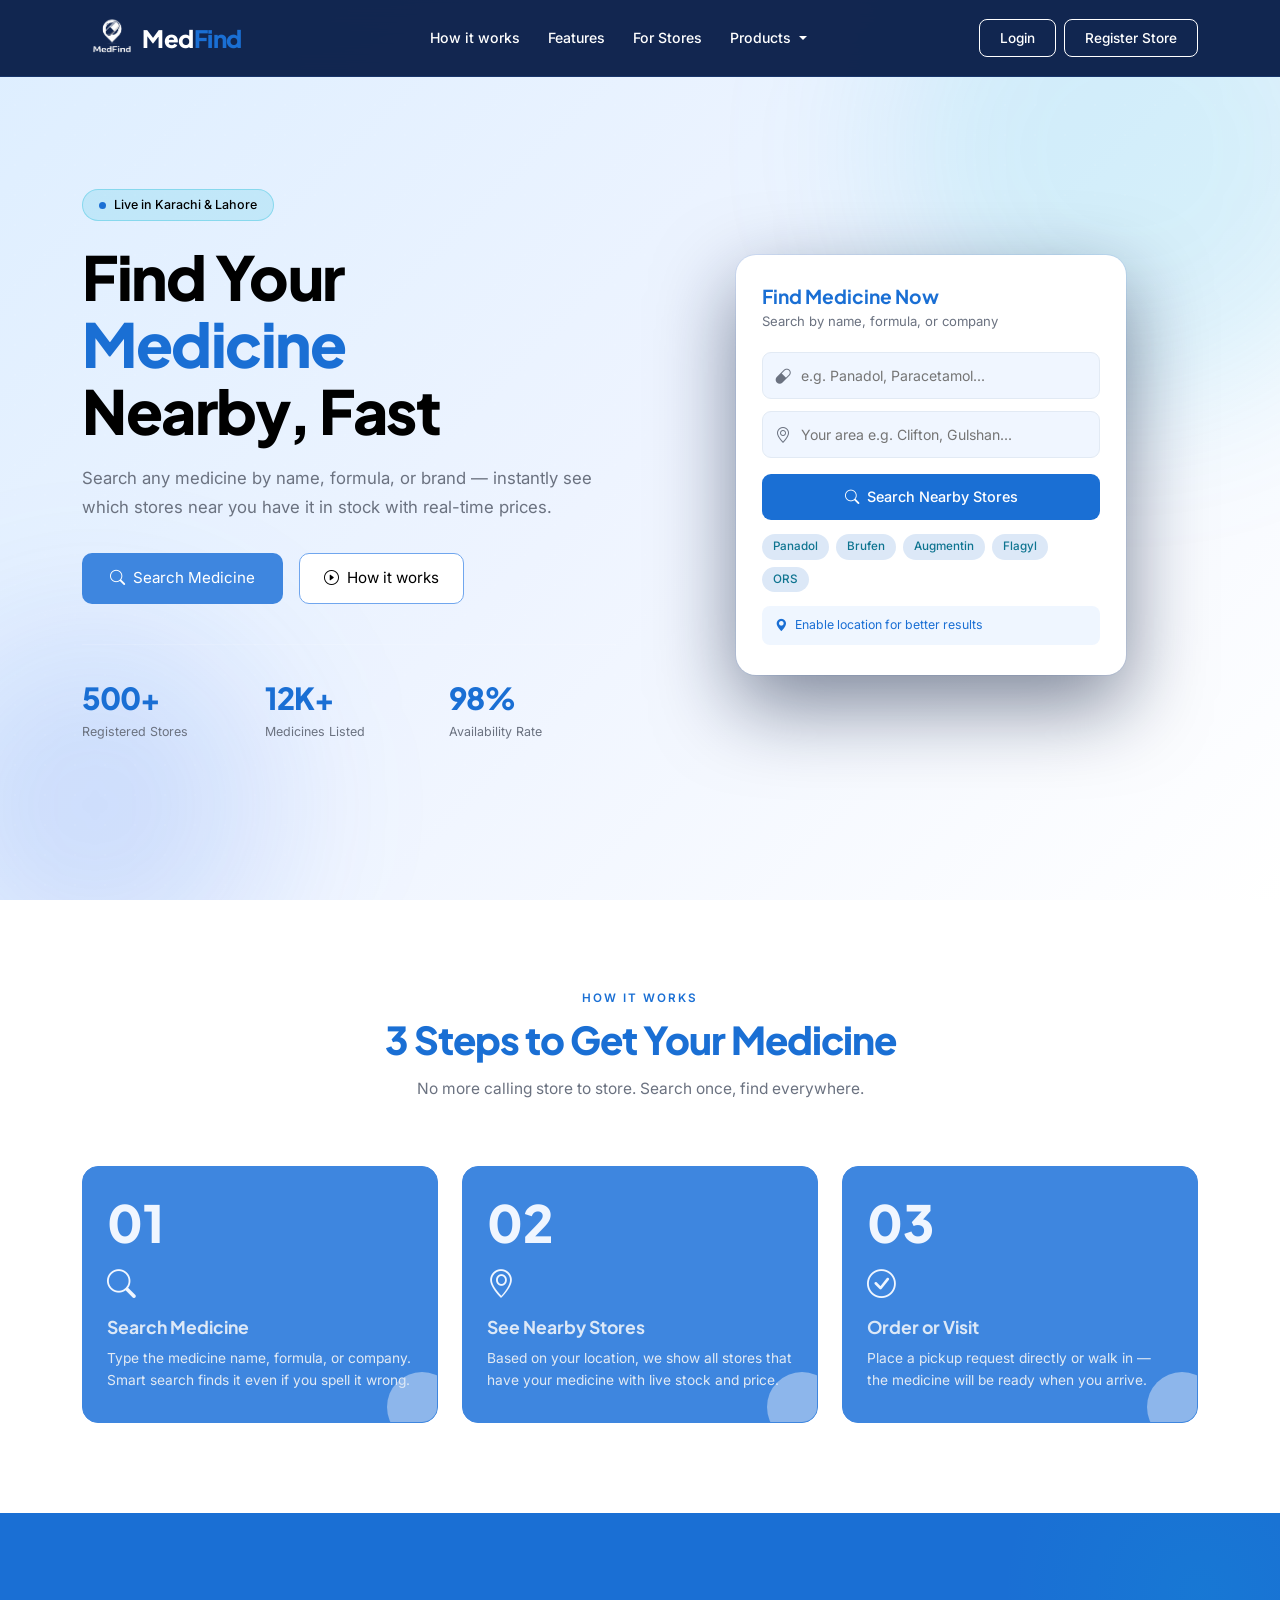
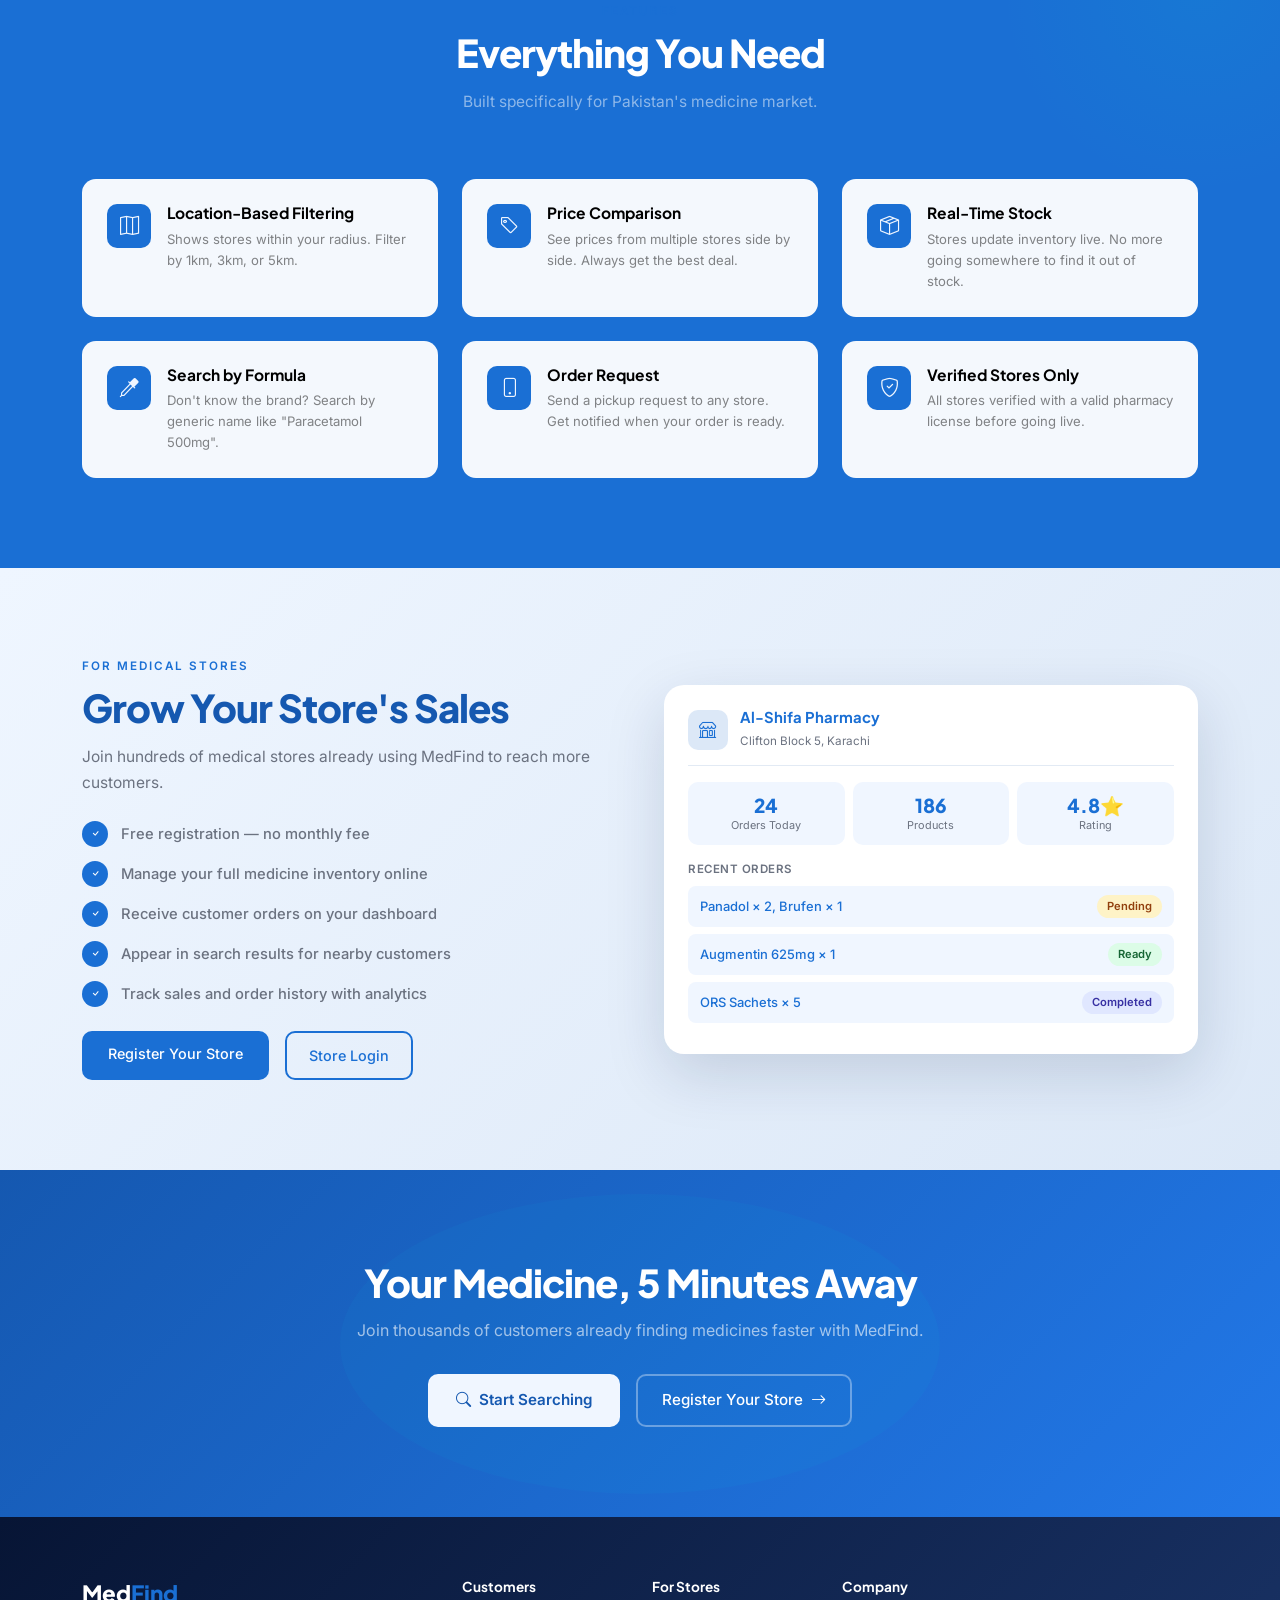
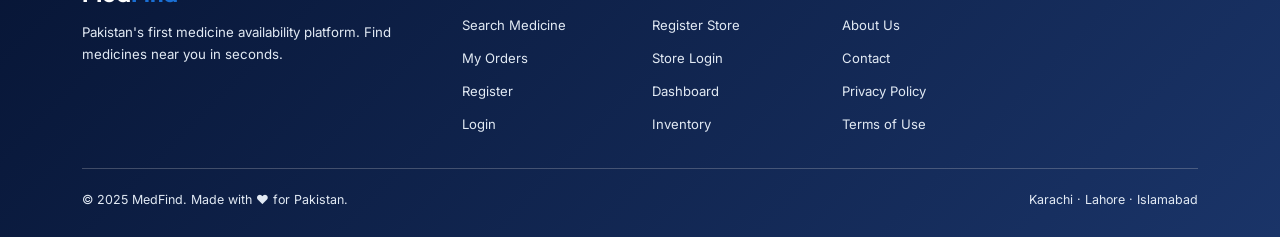
==== index.html @ 5da0f9a8 "Add files via upload" ====
<!DOCTYPE html>
<html lang="en">
<head>
<meta charset="UTF-8">
<meta name="viewport" content="width=device-width, initial-scale=1.0">
<title>MedFind — Find Medicines Near You</title>
<link rel="preconnect" href="https://fonts.googleapis.com">
<link href="https://fonts.googleapis.com/css2?family=Plus+Jakarta+Sans:wght@400;500;600;700;800&family=Inter:wght@300;400;500&display=swap" rel="stylesheet">
<link href="https://cdn.jsdelivr.net/npm/bootstrap@5.3.3/dist/css/bootstrap.min.css" rel="stylesheet">
<link href="https://cdn.jsdelivr.net/npm/bootstrap-icons@1.11.3/font/bootstrap-icons.css" rel="stylesheet">
<link rel="icon" type="image/png" href="images\medfind4.png">
<link rel="stylesheet" href="css\style2.css">
</head>
<body>

<!-- NAVBAR -->
<nav class="navbar navbar-expand-lg fixed-top">
  <div class="container">
    <img src="images\medfind4-removebg-preview.png" alt="" style="height: 60px; width: 60px;">
    <a class="navbar-brand" href="index.html">Med<span>Find</span></a>
    <button class="navbar-toggler" type="button" data-bs-toggle="collapse" data-bs-target="#navMenu" aria-controls="navMenu" aria-expanded="false">
      <span class="navbar-toggler-icon"></span>
    </button>
    <div class="collapse navbar-collapse" id="navMenu">
      <ul class="navbar-nav mx-auto mb-2 mb-lg-0">
        <li class="nav-item"><a class="nav-link" href="#how">How it works</a></li>
        <li class="nav-item"><a class="nav-link" href="#features">Features</a></li>
        <li class="nav-item"><a class="nav-link" href="#stores">For Stores</a></li>
        <li class="nav-item dropdown">
          <a class="nav-link dropdown-toggle" href="product.html" id="productsDropdown" role="button" data-bs-toggle="dropdown">
            Products
          </a>
          <ul class="dropdown-menu" style="background-color: rgba(11,31,75,0.97); border: none;">
            <li class="nav-item"><a class="nav-link text-nowrap" href="product.html">Medicines</a></li>
            <li class="nav-item"><a class="nav-link text-nowrap" href="product.html">Medical Equipments</a></li>
            <li class="nav-item"><a class="nav-link text-nowrap" href="product.html">Surgical Equipments</a></li>
          </ul>
        </li>
      </ul>
      <div class="d-flex flex-column flex-lg-row gap-2 mt-3 mt-lg-0">
        <button type="button" class="btn-nav-outline" data-bs-toggle="modal" data-bs-target="#loginModal">Login</button>
        <a href="store-register.html" class="btn-nav-solid">Register Store</a>
      </div>
    </div>
  </div>
</nav>

<!-- HERO -->
<section class="hero-section">
  <div class="hero-glow hero-glow-1"></div>
  <div class="hero-glow hero-glow-2"></div>
  <div class="hero-dots"></div>
  <div class="container position-relative">
    <div class="row align-items-center g-5">
      <div class="col-lg-6 fade-up">
        <div class="hero-badge"><span class="badge-dot"></span> Live in Karachi &amp; Lahore</div>
        <h1 class="hero-title">Find Your<br><em>Medicine</em><br>Nearby, Fast</h1>
        <p class="hero-sub">Search any medicine by name, formula, or brand — instantly see which stores near you have it in stock with real-time prices.</p>
        <div class="d-flex flex-wrap gap-3">
          <a href="search.html" class="btn-hero-primary"><i class="bi bi-search"></i> Search Medicine</a>
          <a href="#how" class="btn-hero-ghost"><i class="bi bi-play-circle"></i> How it works</a>
        </div>
        <div class="hero-stats">
          <div class="row g-3">
            <div class="col-4"><div class="stat-num">500+</div><div class="stat-lbl">Registered Stores</div></div>
            <div class="col-4"><div class="stat-num">12K+</div><div class="stat-lbl">Medicines Listed</div></div>
            <div class="col-4"><div class="stat-num">98%</div><div class="stat-lbl">Availability Rate</div></div>
          </div>
        </div>
      </div>
      <div class="col-lg-6 d-none d-lg-flex justify-content-center fade-up d2">
        <div class="search-card w-100" style="max-width:390px;">
          <h4>Find Medicine Now</h4>
          <p class="sub">Search by name, formula, or company</p>
          <div class="input-wrap">
            <i class="bi bi-capsule"></i>
            <input type="text" id="heroMedInput" placeholder="e.g. Panadol, Paracetamol...">
          </div>
          <div class="input-wrap">
            <i class="bi bi-geo-alt"></i>
            <input type="text" placeholder="Your area e.g. Clifton, Gulshan...">
          </div>
          <button class="btn-search"><i class="bi bi-search me-2"></i>Search Nearby Stores</button>
          <div class="search-tags">
            <button class="stag">Panadol</button>
            <button class="stag">Brufen</button>
            <button class="stag">Augmentin</button>
            <button class="stag">Flagyl</button>
            <button class="stag">ORS</button>
          </div>
          <div class="loc-note"><i class="bi bi-geo-alt-fill"></i> Enable location for better results</div>
        </div>
      </div>
    </div>
  </div>
</section>

<!-- HOW IT WORKS -->
<section class="section-py bg-white" id="how">
  <div class="container">
    <div class="row justify-content-center mb-5 fade-up">
      <div class="col-lg-6 text-center">
        <span class="section-label">How It Works</span>
        <h2 class="section-title">3 Steps to Get Your Medicine</h2>
        <p class="section-sub">No more calling store to store. Search once, find everywhere.</p>
      </div>
    </div>
    <div class="row g-4">
      <div class="col-md-4 fade-up d1">
        <div class="step-card">
          <div class="step-num">01</div>
          <div class="step-icon"><i class="bi bi-search"></i></div>
          <h5>Search Medicine</h5>
          <p>Type the medicine name, formula, or company. Smart search finds it even if you spell it wrong.</p>
          <div class="step-accent"></div>
        </div>
      </div>
      <div class="col-md-4 fade-up d2">
        <div class="step-card">
          <div class="step-num">02</div>
          <div class="step-icon"><i class="bi bi-geo-alt"></i></div>
          <h5>See Nearby Stores</h5>
          <p>Based on your location, we show all stores that have your medicine with live stock and price.</p>
          <div class="step-accent"></div>
        </div>
      </div>
      <div class="col-md-4 fade-up d3">
        <div class="step-card">
          <div class="step-num">03</div>
          <div class="step-icon"><i class="bi bi-check-circle"></i></div>
          <h5>Order or Visit</h5>
          <p>Place a pickup request directly or walk in — the medicine will be ready when you arrive.</p>
          <div class="step-accent"></div>
        </div>
      </div>
    </div>
  </div>
</section>

<!-- FEATURES -->
<section class="section-py features-section" id="features">
  <div class="container position-relative">
    <div class="row justify-content-center mb-5 fade-up">
      <div class="col-lg-6 text-center">
        <span class="section-label">Features</span>
        <h2 class="section-title" style="color:#fff;">Everything You Need</h2>
        <p class="section-sub" style="color:rgba(255,255,255,0.5);">Built specifically for Pakistan's medicine market.</p>
      </div>
    </div>
    <div class="row g-4 fade-up">
      <div class="col-md-6 col-lg-4">
        <div class="feature-card">
          <div class="feat-icon"><i class="bi bi-map"></i></div>
          <div><h6>Location-Based Filtering</h6><p>Shows stores within your radius. Filter by 1km, 3km, or 5km.</p></div>
        </div>
      </div>
      <div class="col-md-6 col-lg-4">
        <div class="feature-card">
          <div class="feat-icon"><i class="bi bi-tag"></i></div>
          <div><h6>Price Comparison</h6><p>See prices from multiple stores side by side. Always get the best deal.</p></div>
        </div>
      </div>
      <div class="col-md-6 col-lg-4">
        <div class="feature-card">
          <div class="feat-icon"><i class="bi bi-box-seam"></i></div>
          <div><h6>Real-Time Stock</h6><p>Stores update inventory live. No more going somewhere to find it out of stock.</p></div>
        </div>
      </div>
      <div class="col-md-6 col-lg-4">
        <div class="feature-card">
          <div class="feat-icon"><i class="bi bi-eyedropper"></i></div>
          <div><h6>Search by Formula</h6><p>Don't know the brand? Search by generic name like "Paracetamol 500mg".</p></div>
        </div>
      </div>
      <div class="col-md-6 col-lg-4">
        <div class="feature-card">
          <div class="feat-icon"><i class="bi bi-phone"></i></div>
          <div><h6>Order Request</h6><p>Send a pickup request to any store. Get notified when your order is ready.</p></div>
        </div>
      </div>
      <div class="col-md-6 col-lg-4">
        <div class="feature-card">
          <div class="feat-icon"><i class="bi bi-shield-check"></i></div>
          <div><h6>Verified Stores Only</h6><p>All stores verified with a valid pharmacy license before going live.</p></div>
        </div>
      </div>
    </div>
  </div>
</section>

<!-- FOR STORES -->
<section class="section-py stores-section" id="stores">
  <div class="container">
    <div class="row align-items-center g-5">
      <div class="col-lg-6 fade-up">
        <span class="section-label" style="color:var(--navy);">For Medical Stores</span>
        <h2 class="section-title" style="color:var(--navy-d);">Grow Your Store's Sales</h2>
        <p class="section-sub mb-4" style="color:var(--mid);">Join hundreds of medical stores already using MedFind to reach more customers.</p>
        <div class="benefit-item"><span class="benefit-check"><i class="bi bi-check"></i></span> Free registration — no monthly fee</div>
        <div class="benefit-item"><span class="benefit-check"><i class="bi bi-check"></i></span> Manage your full medicine inventory online</div>
        <div class="benefit-item"><span class="benefit-check"><i class="bi bi-check"></i></span> Receive customer orders on your dashboard</div>
        <div class="benefit-item"><span class="benefit-check"><i class="bi bi-check"></i></span> Appear in search results for nearby customers</div>
        <div class="benefit-item"><span class="benefit-check"><i class="bi bi-check"></i></span> Track sales and order history with analytics</div>
        <div class="d-flex flex-wrap gap-3 mt-4">
          <a href="store-register.html" class="btn-store-solid">Register Your Store</a>
          <a href="store-login.html" class="btn-store-outline">Store Login</a>
        </div>
      </div>
      <div class="col-lg-6 fade-up d2">
        <div class="store-mockup">
          <div class="mockup-header">
            <div class="mockup-avatar"><i class="bi bi-shop"></i></div>
            <div>
              <h6>Al-Shifa Pharmacy</h6>
              <small style="color:var(--mid);font-size:0.73rem;">Clifton Block 5, Karachi</small>
            </div>
          </div>
          <div class="row g-2 mb-3">
            <div class="col-4"><div class="mstat"><h5>24</h5><div style="font-size:0.68rem;color:var(--mid);">Orders Today</div></div></div>
            <div class="col-4"><div class="mstat"><h5>186</h5><div style="font-size:0.68rem;color:var(--mid);">Products</div></div></div>
            <div class="col-4"><div class="mstat"><h5>4.8⭐</h5><div style="font-size:0.68rem;color:var(--mid);">Rating</div></div></div>
          </div>
          <p style="font-size:0.72rem;color:var(--mid);margin-bottom:8px;font-weight:600;text-transform:uppercase;letter-spacing:0.5px;">Recent Orders</p>
          <div class="order-row"><span>Panadol × 2, Brufen × 1</span><span class="bp">Pending</span></div>
          <div class="order-row"><span>Augmentin 625mg × 1</span><span class="br">Ready</span></div>
          <div class="order-row"><span>ORS Sachets × 5</span><span class="bd">Completed</span></div>
        </div>
      </div>
    </div>
  </div>
</section>

<!-- CTA -->
<section class="cta-section text-center">
  <div class="container position-relative fade-up">
    <h2>Your Medicine, 5 Minutes Away</h2>
    <p>Join thousands of customers already finding medicines faster with MedFind.</p>
    <div class="d-flex gap-3 justify-content-center flex-wrap">
      <a href="product.html" class="btn-cta-cyan"><i class="bi bi-search"></i> Start Searching</a>
      <a href="store-register.html" class="btn-cta-ghost">Register Your Store <i class="bi bi-arrow-right"></i></a>
    </div>
  </div>
</section>

<!-- FOOTER -->
<footer>
  <div class="container">
    <div class="row g-4 mb-4">
      <div class="col-lg-4 col-md-12">
        <div class="footer-brand">Med<span style="color: var(--cyan);">Find</span></div>
        <p class="footer-desc">Pakistan's first medicine availability platform. Find medicines near you in seconds.</p>
      </div>
      <div class="col-lg-2 col-md-4 col-6">
        <div class="footer-title">Customers</div>
        <ul class="footer-links">
          <li><a href="search.html">Search Medicine</a></li>
          <li><a href="my-orders.html">My Orders</a></li>
          <li><a href="register.html">Register</a></li>
          <li><a href="login.html">Login</a></li>
        </ul>
      </div>
      <div class="col-lg-2 col-md-4 col-6">
        <div class="footer-title">For Stores</div>
        <ul class="footer-links">
          <li><a href="store-register.html">Register Store</a></li>
          <li><a href="store-login.html">Store Login</a></li>
          <li><a href="dashboard.html">Dashboard</a></li>
          <li><a href="inventory.html">Inventory</a></li>
        </ul>
      </div>
      <div class="col-lg-2 col-md-4 col-6">
        <div class="footer-title">Company</div>
        <ul class="footer-links">
          <li><a href="#">About Us</a></li>
          <li><a href="#">Contact</a></li>
          <li><a href="#">Privacy Policy</a></li>
          <li><a href="#">Terms of Use</a></li>
        </ul>
      </div>
    </div>
    <hr style="border-color:rgb(223, 218, 218);margin:0 0 22px;">
    <div class="row">
      <div class="col-md-6"><p class="footer-copy">© 2025 MedFind. Made with ❤️ for Pakistan.</p></div>
      <div class="col-md-6 text-md-end"><p class="footer-copy">Karachi · Lahore · Islamabad</p></div>
    </div>
  </div>
</footer>

<!-- ══════════════════════════════════════════
     LOGIN MODAL
══════════════════════════════════════════ -->
<div class="modal fade" id="loginModal" tabindex="-1" aria-labelledby="loginModalLabel" aria-hidden="true">
  <div class="modal-dialog modal-lg modal-dialog-centered">
    <div class="modal-content">
      <div class="row g-0">

        <!-- Left decorative panel -->
        <div class="col-md-5 modal-left">
          <div class="modal-left-brand">Med<span>Find</span></div>
          <h3>Welcome<br>Back 👋</h3>
          <p>Login to your account to search medicines, track orders, and more.</p>
          <div class="modal-feature">
            <div class="modal-feature-icon"><i class="bi bi-search"></i></div>
            <span>Search medicines near you</span>
          </div>
          <div class="modal-feature">
            <div class="modal-feature-icon"><i class="bi bi-geo-alt"></i></div>
            <span>Find nearest stores instantly</span>
          </div>
          <div class="modal-feature">
            <div class="modal-feature-icon"><i class="bi bi-bag-check"></i></div>
            <span>Track your orders live</span>
          </div>
        </div>

        <!-- Right: Login Form -->
        <div class="col-md-7 modal-right position-relative">
          <!-- Close button -->
          <button type="button" class="btn-close position-absolute" style="top:20px;right:20px;opacity:0.4;" data-bs-dismiss="modal" aria-label="Close"></button>

          <h4 id="loginModalLabel">Login to Account</h4>
          <p class="sub">Enter your credentials to continue</p>

          <!-- Alert box -->
          <div class="login-alert success" id="loginSuccess">
            <i class="bi bi-check-circle-fill"></i>
            <span>Login successful! Redirecting...</span>
          </div>
          <div class="login-alert error" id="loginError">
            <i class="bi bi-exclamation-circle-fill"></i>
            <span id="loginErrorMsg">Invalid email or password.</span>
          </div>

          <!-- Form -->
          <form id="loginForm" novalidate autocomplete="off">

            <!-- Email -->
            <label class="form-label-custom">Email Address</label>
            <div class="input-group-custom">
              <i class="bi bi-envelope input-icon"></i>
              <input type="email" class="form-input" id="loginEmail" placeholder="yourname@email.com" autocomplete="email">
            </div>
            <div class="field-error" id="emailError">Please enter a valid email address.</div>

            <!-- Password -->
            <label class="form-label-custom">Password</label>
            <div class="input-group-custom">
              <i class="bi bi-lock input-icon"></i>
              <input type="password" class="form-input" id="loginPassword" placeholder="Enter your password" autocomplete="current-password">
              <button type="button" class="toggle-pass" id="togglePass" tabindex="-1">
                <i class="bi bi-eye" id="togglePassIcon"></i>
              </button>
            </div>
            <div class="field-error" id="passError">Password must be at least 6 characters.</div>

            <!-- Options -->
            <div class="form-options">
              <label class="remember-wrap">
                <input type="checkbox" id="rememberMe"> Remember me
              </label>
              <a href="#" class="forgot-link">Forgot password?</a>
            </div>

            <!-- Submit -->
            <button type="submit" class="btn-login-submit" id="loginBtn">
              <span id="loginBtnText"><i class="bi bi-box-arrow-in-right me-1"></i> Login</span>
              <div class="spinner d-none" id="loginSpinner"></div>
            </button>

          </form>

          <div class="divider-text">or</div>

          <div class="signup-prompt">
            Don't have an account?
            <a class="signup-link" id="goToSignup" href="Customer_Register.html">Create one free →</a>
          </div>
        </div>

      </div>
    </div>
  </div>
</div>

<script src="https://cdn.jsdelivr.net/npm/bootstrap@5.3.3/dist/js/bootstrap.bundle.min.js"></script>
<script>
  const obs = new IntersectionObserver((entries) => {
    entries.forEach(e => { if (e.isIntersecting) e.target.classList.add('visible'); });
  }, { threshold: 0.1 });
  document.querySelectorAll('.fade-up').forEach(el => obs.observe(el));

  document.querySelectorAll('.stag').forEach(tag => {
    tag.addEventListener('click', () => {
      document.getElementById('heroMedInput').value = tag.textContent.trim();
    });
  });

  /* ══════════════════════════════
     LOGIN MODAL JS
  ══════════════════════════════ */

  const loginEmail    = document.getElementById('loginEmail');
  const loginPassword = document.getElementById('loginPassword');
  const emailError    = document.getElementById('emailError');
  const passError     = document.getElementById('passError');
  const loginBtn      = document.getElementById('loginBtn');
  const loginBtnText  = document.getElementById('loginBtnText');
  const loginSpinner  = document.getElementById('loginSpinner');
  const loginSuccess  = document.getElementById('loginSuccess');
  const loginErrorBox = document.getElementById('loginError');
  const loginErrorMsg = document.getElementById('loginErrorMsg');
  const togglePass    = document.getElementById('togglePass');
  const togglePassIcon= document.getElementById('togglePassIcon');

  /* ── Helpers ── */
  function isValidEmail(v) { return /^[^\s@]+@[^\s@]+\.[^\s@]+$/.test(v.trim()); }
  function showError(input, errEl) { input.classList.add('is-error'); input.classList.remove('is-valid'); errEl.classList.add('show'); }
  function clearError(input, errEl) { input.classList.remove('is-error'); errEl.classList.remove('show'); }
  function setValid(input) { input.classList.remove('is-error'); input.classList.add('is-valid'); }
  function hideAlerts() { loginSuccess.classList.remove('show'); loginErrorBox.classList.remove('show'); }

  /* ── Real-time validation ── */
  loginEmail.addEventListener('input', () => {
    hideAlerts();
    if (loginEmail.value && !isValidEmail(loginEmail.value)) {
      showError(loginEmail, emailError);
    } else if (loginEmail.value) {
      clearError(loginEmail, emailError);
      setValid(loginEmail);
    } else {
      clearError(loginEmail, emailError);
      loginEmail.classList.remove('is-valid');
    }
  });

  loginPassword.addEventListener('input', () => {
    hideAlerts();
    if (loginPassword.value && loginPassword.value.length < 6) {
      showError(loginPassword, passError);
    } else if (loginPassword.value) {
      clearError(loginPassword, passError);
      setValid(loginPassword);
    } else {
      clearError(loginPassword, passError);
      loginPassword.classList.remove('is-valid');
    }
  });

  /* ── Toggle password visibility ── */
  togglePass.addEventListener('click', () => {
    const isHidden = loginPassword.type === 'password';
    loginPassword.type = isHidden ? 'text' : 'password';
    togglePassIcon.className = isHidden ? 'bi bi-eye-slash' : 'bi bi-eye';
  });

  /* ── Reset modal on close ── */
  document.getElementById('loginModal').addEventListener('hidden.bs.modal', () => {
    loginEmail.value = '';
    loginPassword.value = '';
    loginEmail.className = 'form-input';
    loginPassword.className = 'form-input';
    loginPassword.type = 'password';
    togglePassIcon.className = 'bi bi-eye';
    emailError.classList.remove('show');
    passError.classList.remove('show');
    hideAlerts();
    loginBtn.disabled = false;
    loginBtnText.classList.remove('d-none');
    loginSpinner.classList.add('d-none');
  });

  /* ── Form submit ── */
  document.getElementById('loginForm').addEventListener('submit', async function(e) {
    e.preventDefault();
    hideAlerts();

    let valid = true;
    const email = loginEmail.value.trim();
    const pass  = loginPassword.value;

    if (!email || !isValidEmail(email)) { showError(loginEmail, emailError); valid = false; }
    else setValid(loginEmail);

    if (!pass || pass.length < 6) { showError(loginPassword, passError); valid = false; }
    else setValid(loginPassword);

    if (!valid) return;

    /* Show loading */
    loginBtn.disabled = true;
    loginBtnText.classList.add('d-none');
    loginSpinner.classList.remove('d-none');

    /* ── Simulate API call (replace with real PHP AJAX later) ── */
    await new Promise(r => setTimeout(r, 1500));

    /* Demo: test user check */
    const DEMO_USERS = [
      { email: 'customer@test.com', password: 'test123', name: 'Ahmed Ali', role: 'customer' },
      { email: 'user@medimatch.com', password: 'medimatch', name: 'Sara Khan', role: 'customer' },
    ];

    const found = DEMO_USERS.find(u => u.email === email && u.password === pass);

    if (found) {
      /* Save session */
      sessionStorage.setItem('mm_user', JSON.stringify({ name: found.name, email: found.email, role: found.role }));
      loginSuccess.classList.add('show');
      loginBtn.disabled = false;
      loginBtnText.classList.remove('d-none');
      loginSpinner.classList.add('d-none');
      /* Redirect after 1.2s */
      setTimeout(() => {
        window.location.href = 'customer-dashboard.html';
      }, 1200);
    } else {
      /* Wrong credentials */
      loginErrorMsg.textContent = 'Invalid email or password. Try: customer@test.com / test123';
      loginErrorBox.classList.add('show');
      loginBtn.disabled = false;
      loginBtnText.classList.remove('d-none');
      loginSpinner.classList.add('d-none');
      showError(loginEmail, { classList: { add: ()=>{}, remove: ()=>{} } });
      loginEmail.classList.add('is-error');
      loginPassword.classList.add('is-error');
    }
  });

  /* ── Signup link (for future) 
  document.getElementById('goToSignup').addEventListener('click', (e) => {
    e.preventDefault();
    alert('Registration coming soon! 🚀');
  });── */
</script>
</body>
</html>
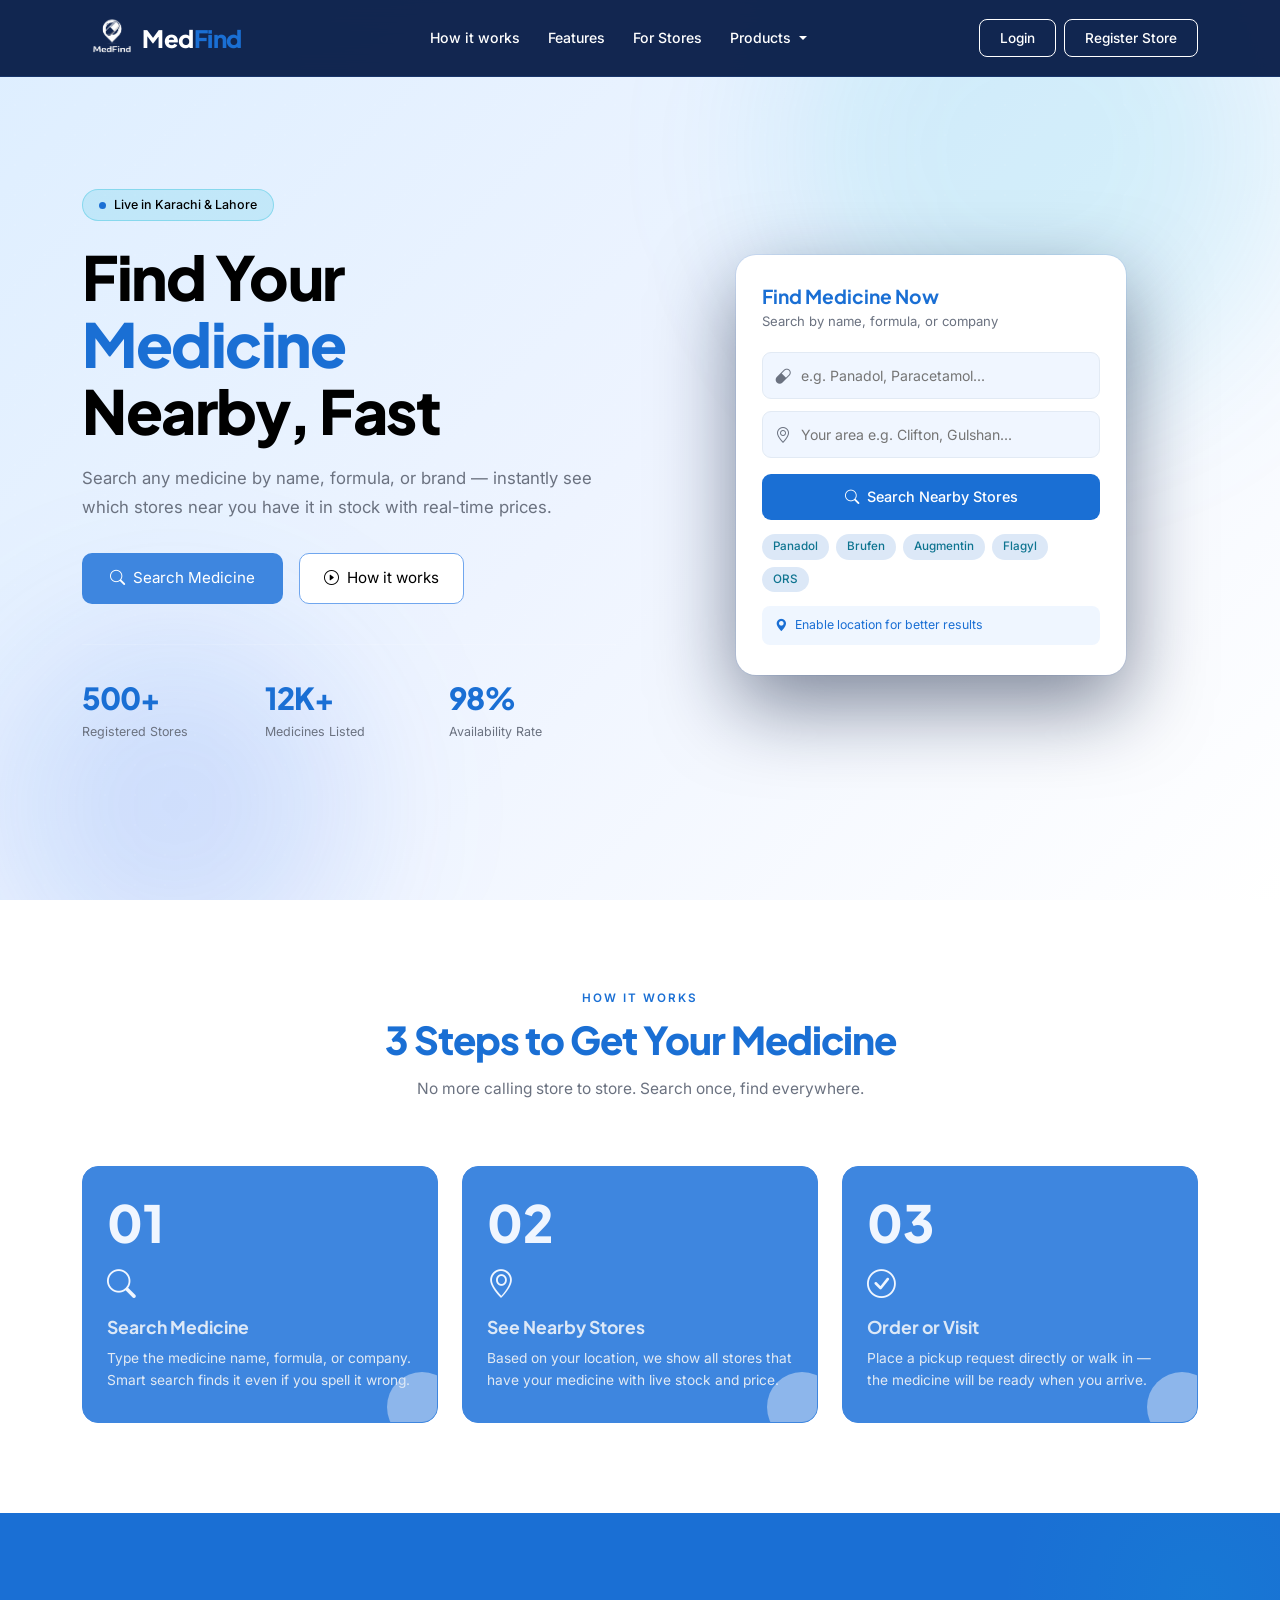
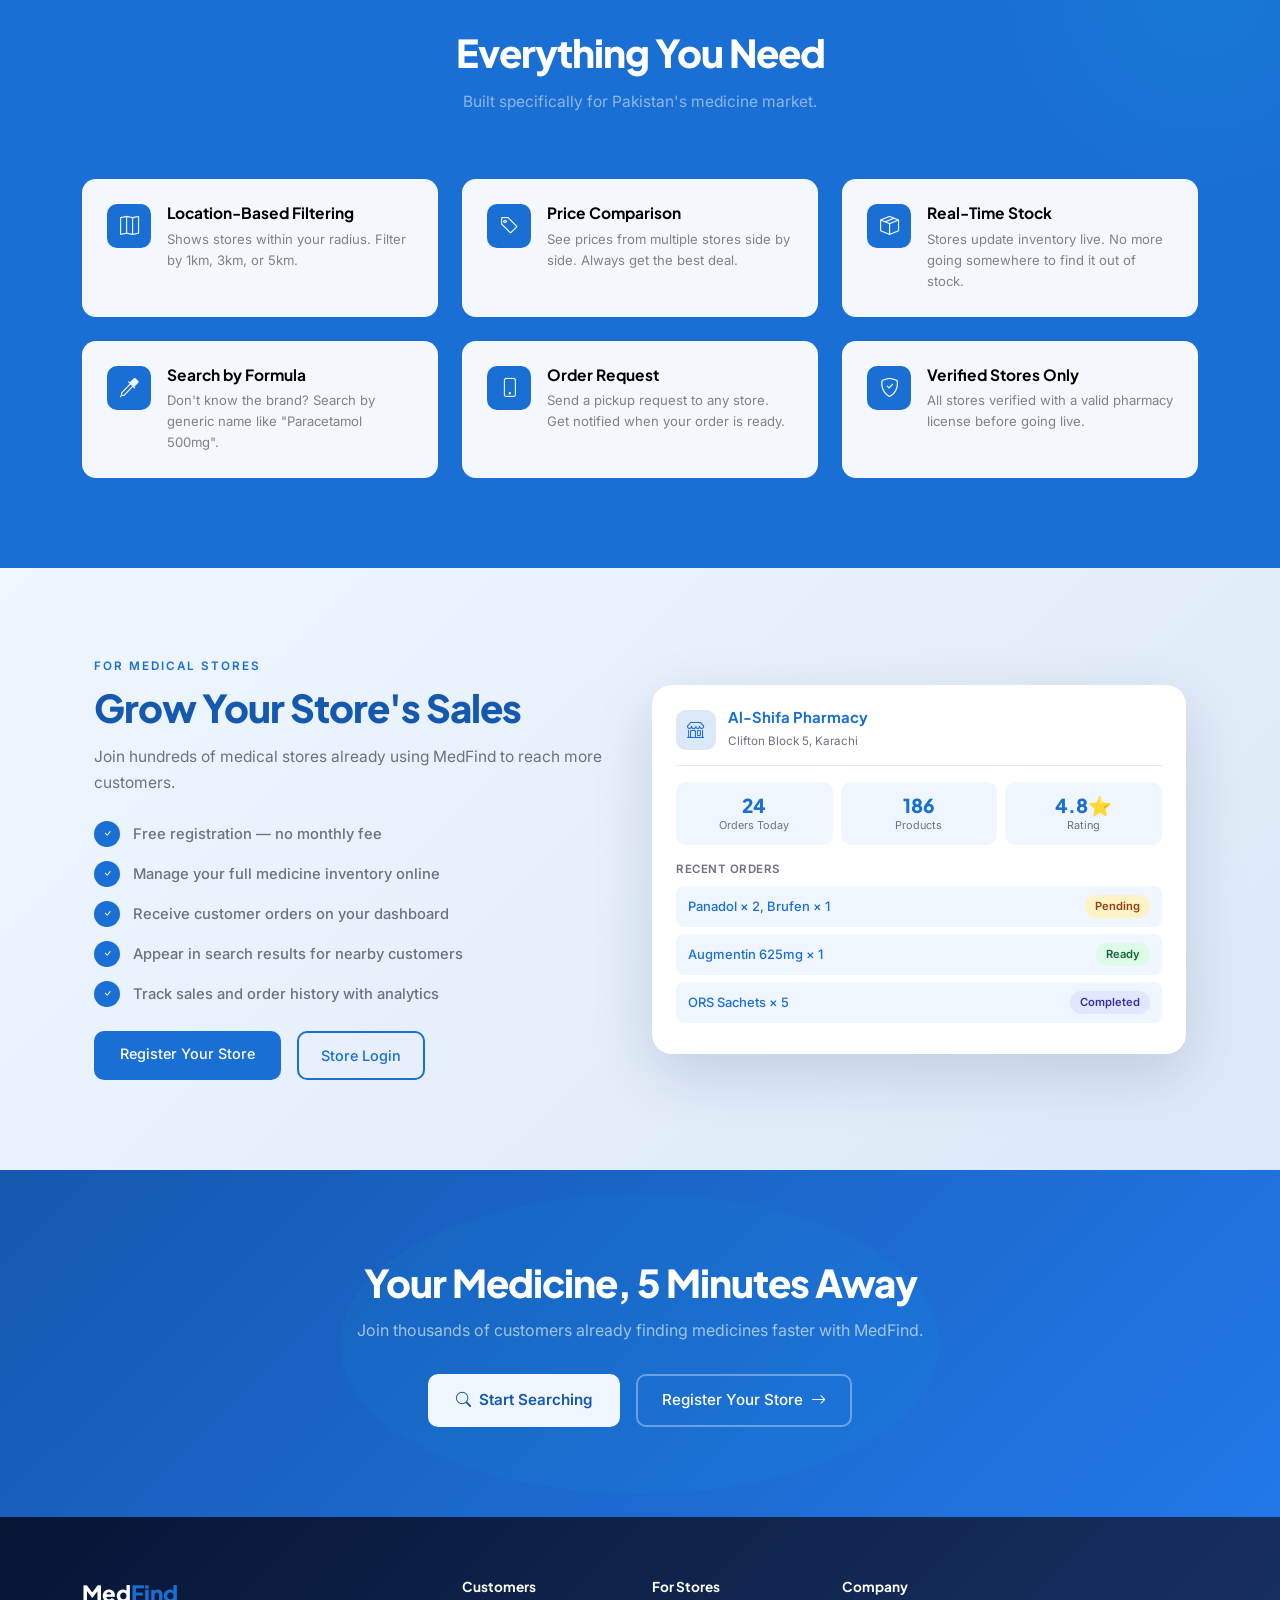
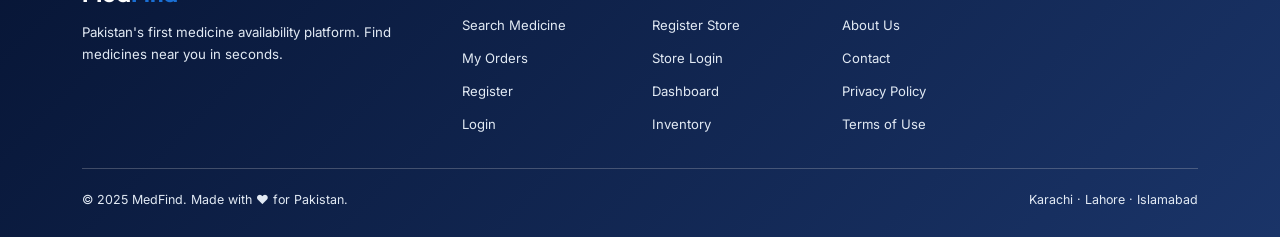
==== commit 585b78ce: "Update index.html" ====
--- a/index.html
+++ b/index.html
@@ -16,7 +16,7 @@
 <!-- NAVBAR -->
 <nav class="navbar navbar-expand-lg fixed-top">
   <div class="container">
-    <img src="images\medfind4-removebg-preview.png" alt="" style="height: 60px; width: 60px;">
+    <img src="images/medfind4-removebg-preview.png" alt="" style="height: 60px; width: 60px;">
     <a class="navbar-brand" href="index.html">Med<span>Find</span></a>
     <button class="navbar-toggler" type="button" data-bs-toggle="collapse" data-bs-target="#navMenu" aria-controls="navMenu" aria-expanded="false">
       <span class="navbar-toggler-icon"></span>
@@ -57,7 +57,7 @@
         <h1 class="hero-title">Find Your<br><em>Medicine</em><br>Nearby, Fast</h1>
         <p class="hero-sub">Search any medicine by name, formula, or brand — instantly see which stores near you have it in stock with real-time prices.</p>
         <div class="d-flex flex-wrap gap-3">
-          <a href="search.html" class="btn-hero-primary"><i class="bi bi-search"></i> Search Medicine</a>
+          <a href="product.html" class="btn-hero-primary"><i class="bi bi-search"></i> Search Medicine</a>
           <a href="#how" class="btn-hero-ghost"><i class="bi bi-play-circle"></i> How it works</a>
         </div>
         <div class="hero-stats">
@@ -80,7 +80,7 @@
             <i class="bi bi-geo-alt"></i>
             <input type="text" placeholder="Your area e.g. Clifton, Gulshan...">
           </div>
-          <button class="btn-search"><i class="bi bi-search me-2"></i>Search Nearby Stores</button>
+          <a href="search.html"><button class="btn-search"><i class="bi bi-search me-2"></i>Search Nearby Stores</button></a>
           <div class="search-tags">
             <button class="stag">Panadol</button>
             <button class="stag">Brufen</button>
@@ -191,7 +191,7 @@
 <!-- FOR STORES -->
 <section class="section-py stores-section" id="stores">
   <div class="container">
-    <div class="row align-items-center g-5">
+    <div class="row align-items-center g-4" style="margin-left:0; margin-right:0">
       <div class="col-lg-6 fade-up">
         <span class="section-label" style="color:var(--navy);">For Medical Stores</span>
         <h2 class="section-title" style="color:var(--navy-d);">Grow Your Store's Sales</h2>
@@ -511,7 +511,7 @@
       loginSpinner.classList.add('d-none');
       /* Redirect after 1.2s */
       setTimeout(() => {
-        window.location.href = 'customer-dashboard.html';
+        window.location.href = 'customer_portal.html';
       }, 1200);
     } else {
       /* Wrong credentials */
@@ -533,4 +533,4 @@
   });── */
 </script>
 </body>
-</html>+</html>
